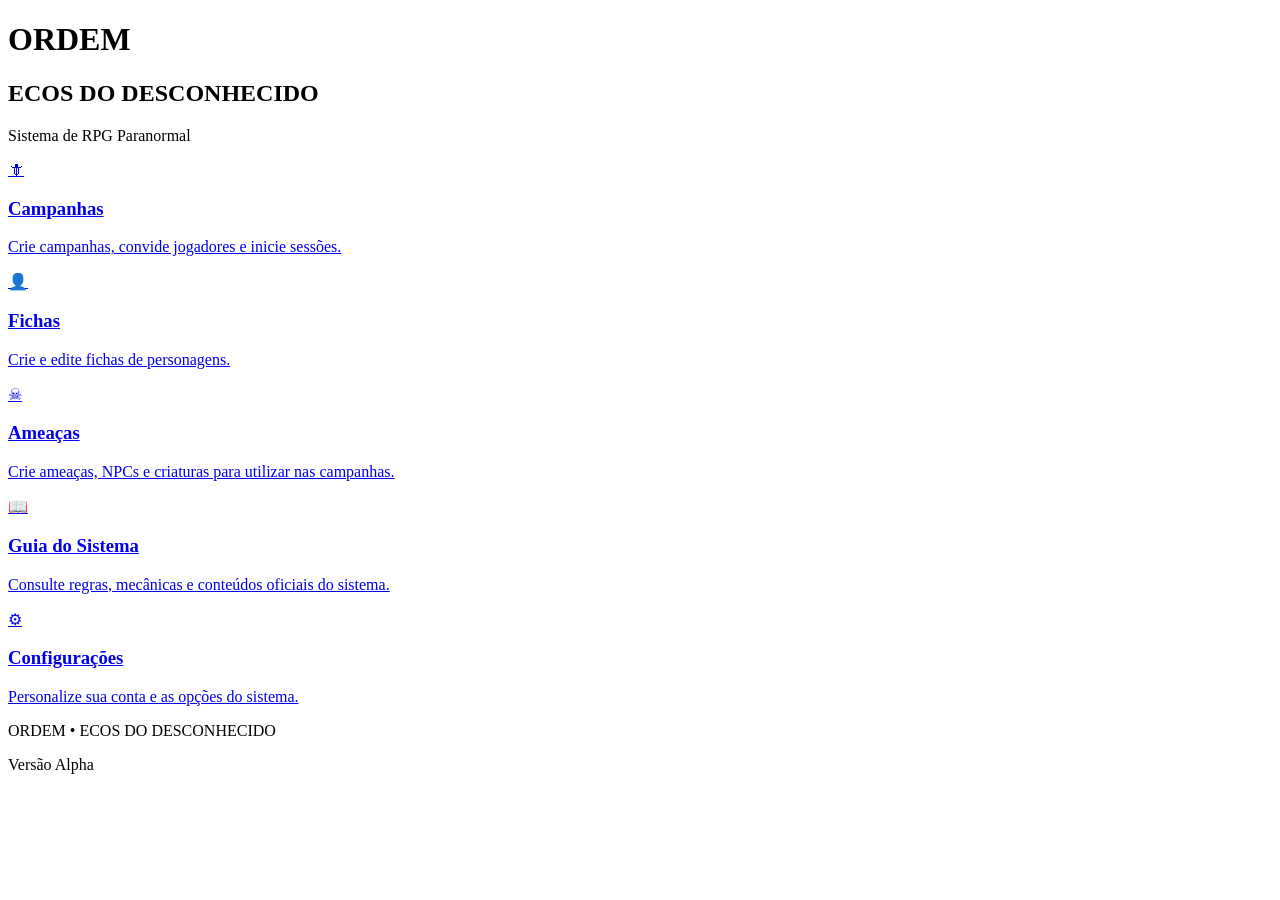
==== index.html @ c73f26d1 "Atualização do sistema" ====
<!DOCTYPE html>

<html lang="pt-BR">

<head>

<meta charset="UTF-8">

<meta
name="viewport"
content="width=device-width, initial-scale=1.0">

<title>

ORDEM • ECOS DO DESCONHECIDO

</title>

<link
rel="stylesheet"
href="css/global.css">

<link
rel="stylesheet"
href="css/index.css">

<link
rel="preconnect"
href="https://fonts.googleapis.com">

<link
rel="preconnect"
href="https://fonts.gstatic.com"
crossorigin>

<link
href="https://fonts.googleapis.com/css2?family=Orbitron:wght@400;600;700;800&family=Inter:wght@300;400;500;600;700&display=swap"
rel="stylesheet">

</head>

<body>

<div class="background">

<div class="background-overlay"></div>

<div class="particles"></div>

</div>

<main class="home">

<header class="hero">

<h1>

ORDEM

</h1>

<h2>

ECOS DO DESCONHECIDO

</h2>

<p>

Sistema de RPG Paranormal

</p>

</header>

<section class="menu">

<a
href="campanhas.html"
class="menu-card">

<div class="icon">

🗡

</div>

<h3>

Campanhas

</h3>

<p>

Crie campanhas, convide jogadores e inicie sessões.

</p>

</a>

<a
href="fichas.html"
class="menu-card">

<div class="icon">

👤

</div>

<h3>

Fichas

</h3>

<p>

Crie e edite fichas de personagens.

</p>

</a>

<a
href="ameacas.html"
class="menu-card">

<div class="icon">

☠

</div>

<h3>

Ameaças

</h3>

<p>

Crie ameaças, NPCs e criaturas para utilizar nas campanhas.

</p>

</a>

<a
href="guia.html"
class="menu-card">

<div class="icon">

📖

</div>

<h3>

Guia do Sistema

</h3>

<p>

Consulte regras, mecânicas e conteúdos oficiais do sistema.

</p>

</a>

<a
href="configuracoes.html"
class="menu-card">

<div class="icon">

⚙

</div>

<h3>

Configurações

</h3>

<p>

Personalize sua conta e as opções do sistema.

</p>

</a>

</section>

<footer class="footer">

<p>

ORDEM • ECOS DO DESCONHECIDO

</p>

<span>

Versão Alpha

</span>

</footer>

</main>

<script src="js/index.js"></script>

</body>

</html>
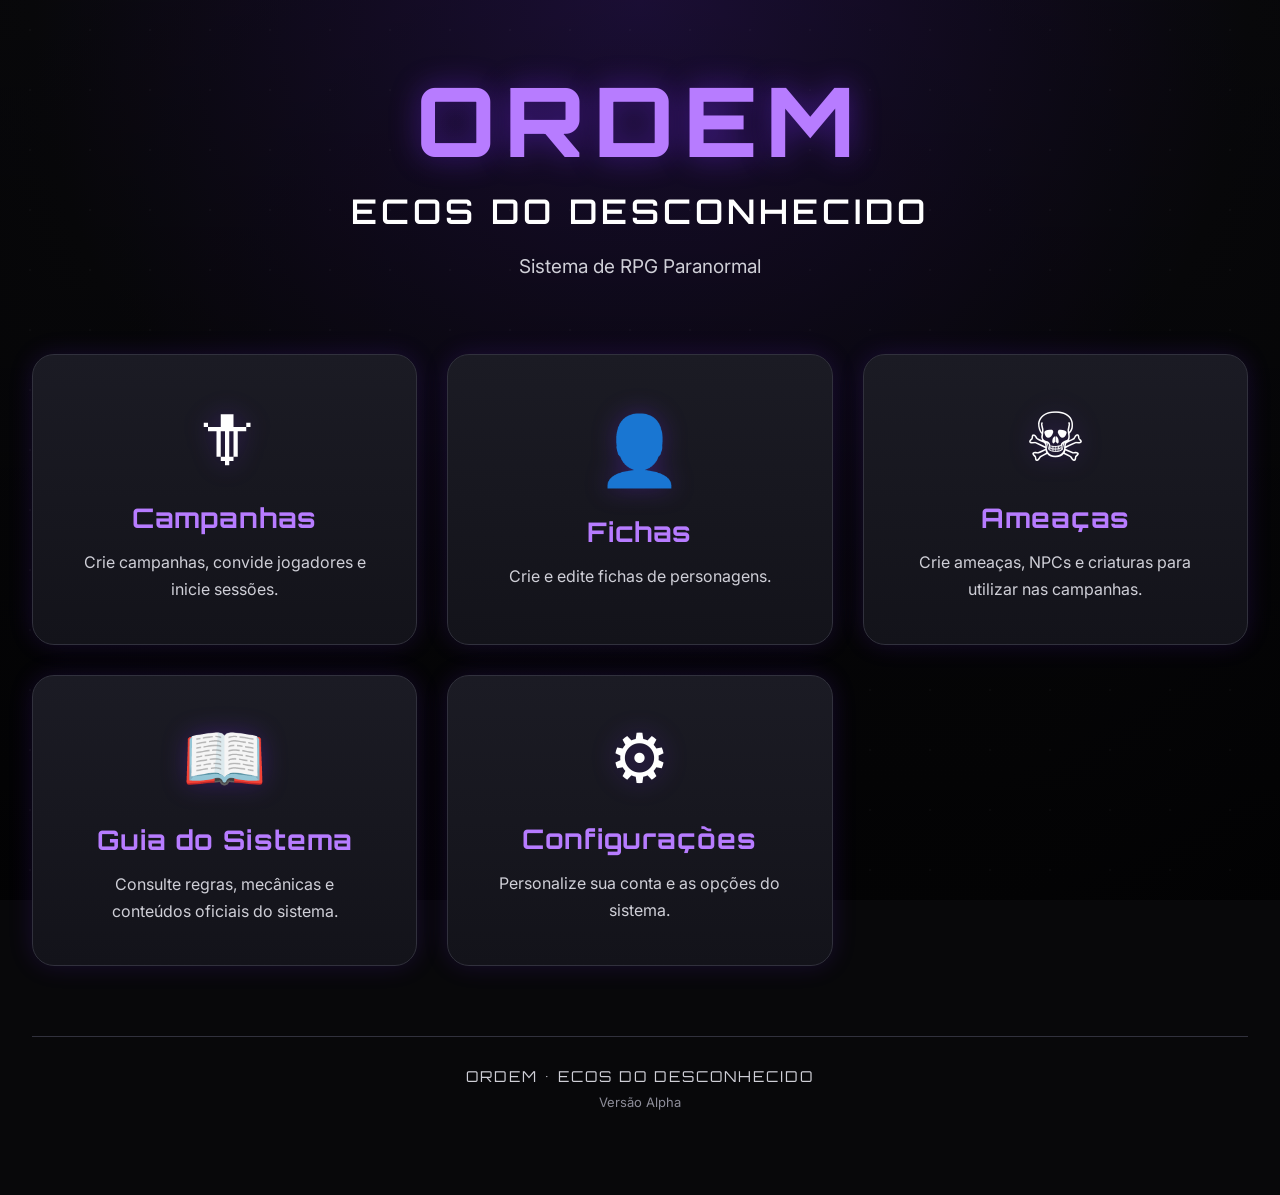
==== commit f2e7f198: "Atualização do sistema" ====
--- a/index.html
+++ b/index.html
@@ -16,13 +16,8 @@
 
 </title>
 
-<link
-rel="stylesheet"
-href="css/global.css">
-
-<link
-rel="stylesheet"
-href="css/index.css">
+<link rel="stylesheet" href="global.css">
+<link rel="stylesheet" href="index.css">
 
 <link
 rel="preconnect"
@@ -100,7 +95,7 @@
 </a>
 
 <a
-href="fichas.html"
+href="ficha.html"
 class="menu-card">
 
 <div class="icon">
@@ -124,7 +119,7 @@
 </a>
 
 <a
-href="ameacas.html"
+href="ameaças.html"
 class="menu-card">
 
 <div class="icon">
@@ -215,7 +210,7 @@
 
 </main>
 
-<script src="js/index.js"></script>
+<script src="/index.js"></script>
 
 </body>
 
--- a/global.css
+++ b/global.css
@@ -0,0 +1,985 @@
+/*==========================================================
+=                    RESET
+==========================================================*/
+
+*{
+
+margin:0;
+
+padding:0;
+
+box-sizing:border-box;
+
+}
+
+:root{
+
+--bg:#08080A;
+
+--bg2:#101014;
+
+--card:#17171C;
+
+--card2:#1F1F27;
+
+--border:#31313D;
+
+--primary:#7B2CFF;
+
+--primaryLight:#B77CFF;
+
+--text:#FFFFFF;
+
+--text2:#CFCFD7;
+
+--text3:#8D8D99;
+
+--success:#32D27D;
+
+--danger:#D84A4A;
+
+--warning:#F0B63A;
+
+--shadow:
+
+0 0 25px rgba(123,44,255,.15);
+
+}
+
+html{
+
+scroll-behavior:smooth;
+
+}
+
+body{
+
+background:var(--bg);
+
+color:var(--text);
+
+font-family:'Inter',sans-serif;
+
+overflow-x:hidden;
+
+min-height:100vh;
+
+}
+
+/*==========================================================
+=                    FUNDO
+==========================================================*/
+
+.background{
+
+position:fixed;
+
+inset:0;
+
+z-index:-3;
+
+background:
+
+radial-gradient(circle at top,#1F103D 0%,#09090C 55%,#050507 100%);
+
+}
+
+.background-overlay{
+
+position:absolute;
+
+inset:0;
+
+background:
+
+linear-gradient(
+
+180deg,
+
+rgba(0,0,0,.15),
+
+rgba(0,0,0,.55)
+
+);
+
+}
+
+.particles{
+
+position:absolute;
+
+inset:0;
+
+background-image:
+
+radial-gradient(circle,#FFFFFF22 1px,transparent 1px);
+
+background-size:60px 60px;
+
+opacity:.18;
+
+animation:particlesMove 35s linear infinite;
+
+}
+
+/*==========================================================
+=                    CONTAINER
+==========================================================*/
+
+main{
+
+width:min(1450px,95%);
+
+margin:auto;
+
+padding:40px 0;
+
+}
+
+.page-header{
+
+display:flex;
+
+flex-direction:column;
+
+align-items:center;
+
+gap:12px;
+
+margin-bottom:45px;
+
+text-align:center;
+
+}
+
+.page-header h1{
+
+font-family:'Orbitron',sans-serif;
+
+font-size:60px;
+
+letter-spacing:5px;
+
+color:var(--primaryLight);
+
+text-shadow:0 0 20px rgba(123,44,255,.30);
+
+}
+
+.page-header p{
+
+font-size:18px;
+
+color:var(--text2);
+
+max-width:700px;
+
+line-height:1.7;
+
+}
+
+/*==========================================================
+=                    BOTÃO VOLTAR
+==========================================================*/
+
+.back-button{
+
+position:absolute;
+
+left:40px;
+
+top:40px;
+
+padding:12px 22px;
+
+border-radius:14px;
+
+background:var(--card);
+
+border:1px solid var(--border);
+
+color:var(--text);
+
+text-decoration:none;
+
+font-weight:600;
+
+transition:.25s;
+
+}
+
+.back-button:hover{
+
+background:var(--primary);
+
+transform:translateY(-2px);
+
+}
+
+/*==========================================================
+=                    CARDS
+==========================================================*/
+
+.card,
+
+.menu-card,
+
+.campaign-card,
+
+.character-card,
+
+.enemy-card{
+
+background:var(--card);
+
+border:1px solid var(--border);
+
+border-radius:22px;
+
+box-shadow:var(--shadow);
+
+transition:.25s;
+
+}
+
+.card:hover,
+
+.menu-card:hover,
+
+.campaign-card:hover,
+
+.character-card:hover,
+
+.enemy-card:hover{
+
+border-color:var(--primary);
+
+transform:translateY(-4px);
+
+}
+
+/*==========================================================
+=                    BOTÕES
+==========================================================*/
+
+button{
+
+font-family:inherit;
+
+cursor:pointer;
+
+border:none;
+
+transition:.25s;
+
+}
+
+.primary-button{
+
+background:var(--primary);
+
+color:white;
+
+padding:14px 28px;
+
+border-radius:14px;
+
+font-size:16px;
+
+font-weight:700;
+
+}
+
+.primary-button:hover{
+
+background:#9652FF;
+
+transform:translateY(-2px);
+
+}
+
+.secondary-button{
+
+background:transparent;
+
+border:1px solid var(--border);
+
+color:white;
+
+padding:14px 28px;
+
+border-radius:14px;
+
+font-size:16px;
+
+font-weight:700;
+
+}
+
+.secondary-button:hover{
+
+border-color:var(--primary);
+
+}
+
+/*==========================================================
+=                    INPUTS
+==========================================================*/
+
+input,
+
+textarea,
+
+select{
+
+width:100%;
+
+background:var(--bg2);
+
+border:1px solid var(--border);
+
+border-radius:14px;
+
+padding:14px;
+
+color:white;
+
+font-size:15px;
+
+font-family:inherit;
+
+outline:none;
+
+transition:.2s;
+
+}
+
+input:focus,
+
+textarea:focus,
+
+select:focus{
+
+border-color:var(--primary);
+
+box-shadow:
+
+0 0 10px rgba(123,44,255,.25);
+
+}
+
+textarea{
+
+resize:vertical;
+
+min-height:120px;
+
+}
+
+.field{
+
+display:flex;
+
+flex-direction:column;
+
+gap:8px;
+
+margin-bottom:20px;
+
+}
+
+label{
+
+color:var(--text2);
+
+font-size:15px;
+
+font-weight:600;
+
+}
+
+/*==========================================================
+=                    MENU PRINCIPAL
+==========================================================*/
+
+.home{
+
+display:flex;
+
+flex-direction:column;
+
+align-items:center;
+
+justify-content:center;
+
+min-height:100vh;
+
+padding:60px 0;
+
+}
+
+.hero{
+
+display:flex;
+
+flex-direction:column;
+
+align-items:center;
+
+text-align:center;
+
+margin-bottom:60px;
+
+}
+
+.hero h1{
+
+font-family:'Orbitron',sans-serif;
+
+font-size:82px;
+
+font-weight:800;
+
+letter-spacing:8px;
+
+color:var(--primaryLight);
+
+margin-bottom:10px;
+
+text-shadow:0 0 25px rgba(123,44,255,.35);
+
+}
+
+.hero h2{
+
+font-size:34px;
+
+font-weight:600;
+
+letter-spacing:4px;
+
+margin-bottom:18px;
+
+}
+
+.hero p{
+
+font-size:18px;
+
+color:var(--text2);
+
+max-width:700px;
+
+line-height:1.8;
+
+}
+
+/*==========================================================
+=                    MENU GRID
+==========================================================*/
+
+.menu{
+
+width:100%;
+
+display:grid;
+
+grid-template-columns:repeat(auto-fit,minmax(300px,1fr));
+
+gap:28px;
+
+margin-bottom:60px;
+
+}
+
+.menu-card{
+
+padding:35px;
+
+text-decoration:none;
+
+color:white;
+
+display:flex;
+
+flex-direction:column;
+
+align-items:center;
+
+justify-content:center;
+
+text-align:center;
+
+min-height:260px;
+
+}
+
+.menu-card .icon{
+
+font-size:62px;
+
+margin-bottom:20px;
+
+transition:.25s;
+
+}
+
+.menu-card:hover .icon{
+
+transform:scale(1.15);
+
+}
+
+.menu-card h3{
+
+font-size:28px;
+
+margin-bottom:14px;
+
+color:var(--primaryLight);
+
+}
+
+.menu-card p{
+
+font-size:16px;
+
+line-height:1.7;
+
+color:var(--text2);
+
+}
+
+/*==========================================================
+=                    FOOTER
+==========================================================*/
+
+.footer{
+
+display:flex;
+
+flex-direction:column;
+
+align-items:center;
+
+gap:8px;
+
+padding:25px 0;
+
+border-top:1px solid var(--border);
+
+width:100%;
+
+}
+
+.footer p{
+
+font-family:'Orbitron',sans-serif;
+
+font-size:18px;
+
+letter-spacing:2px;
+
+}
+
+.footer span{
+
+color:var(--text3);
+
+font-size:14px;
+
+}
+
+/*==========================================================
+=                    ANIMAÇÕES
+==========================================================*/
+
+@keyframes particlesMove{
+
+0%{
+
+transform:translateY(0);
+
+}
+
+100%{
+
+transform:translateY(-120px);
+
+}
+
+}
+
+@keyframes fadeUp{
+
+from{
+
+opacity:0;
+
+transform:translateY(25px);
+
+}
+
+to{
+
+opacity:1;
+
+transform:translateY(0);
+
+}
+
+}
+
+.hero{
+
+animation:fadeUp .6s ease;
+
+}
+
+.menu-card{
+
+animation:fadeUp .6s ease;
+
+}
+
+/*==========================================================
+=                    UTILITÁRIOS
+==========================================================*/
+
+.hidden{
+
+display:none !important;
+
+}
+
+.center{
+
+display:flex;
+
+justify-content:center;
+
+align-items:center;
+
+}
+
+.flex{
+
+display:flex;
+
+}
+
+.column{
+
+display:flex;
+
+flex-direction:column;
+
+}
+
+.row{
+
+display:flex;
+
+flex-direction:row;
+
+}
+
+.gap10{
+
+gap:10px;
+
+}
+
+.gap20{
+
+gap:20px;
+
+}
+
+.w100{
+
+width:100%;
+
+}
+
+/*==========================================================
+=                    MODAIS
+==========================================================*/
+
+.modal{
+
+position:fixed;
+
+inset:0;
+
+display:flex;
+
+align-items:center;
+
+justify-content:center;
+
+padding:30px;
+
+background:rgba(0,0,0,.78);
+
+backdrop-filter:blur(6px);
+
+z-index:1000;
+
+}
+
+.modal.hidden{
+
+display:none;
+
+}
+
+.modal-content{
+
+width:min(760px,95%);
+
+max-height:90vh;
+
+overflow-y:auto;
+
+background:var(--card);
+
+border:1px solid var(--primary);
+
+border-radius:24px;
+
+padding:28px;
+
+box-shadow:
+
+0 0 35px rgba(123,44,255,.28);
+
+animation:fadeUp .25s ease;
+
+}
+
+.modal-content.small{
+
+width:min(480px,95%);
+
+}
+
+.modal-header{
+
+display:flex;
+
+justify-content:space-between;
+
+align-items:center;
+
+gap:20px;
+
+margin-bottom:24px;
+
+}
+
+.modal-header h2{
+
+font-family:'Orbitron',sans-serif;
+
+font-size:28px;
+
+color:var(--primaryLight);
+
+}
+
+.close-button{
+
+width:42px;
+
+height:42px;
+
+border-radius:12px;
+
+background:#5E1818;
+
+color:white;
+
+font-size:20px;
+
+}
+
+.close-button:hover{
+
+background:#8A2323;
+
+}
+
+.modal-buttons,
+
+.confirm-buttons,
+
+.settings-buttons{
+
+display:flex;
+
+justify-content:flex-end;
+
+gap:14px;
+
+margin-top:24px;
+
+}
+
+/*==========================================================
+=                    RESPONSIVO
+==========================================================*/
+
+@media(max-width:1100px){
+
+.page-header h1{
+
+font-size:48px;
+
+}
+
+.hero h1{
+
+font-size:64px;
+
+}
+
+.hero h2{
+
+font-size:28px;
+
+}
+
+.back-button{
+
+position:static;
+
+align-self:flex-start;
+
+margin-bottom:18px;
+
+}
+
+.page-header{
+
+align-items:flex-start;
+
+text-align:left;
+
+}
+
+}
+
+@media(max-width:800px){
+
+main{
+
+width:92%;
+
+padding:25px 0;
+
+}
+
+.menu{
+
+grid-template-columns:1fr;
+
+}
+
+.menu-card{
+
+min-height:220px;
+
+}
+
+.hero{
+
+margin-bottom:40px;
+
+}
+
+.hero h1{
+
+font-size:48px;
+
+letter-spacing:5px;
+
+}
+
+.hero h2{
+
+font-size:22px;
+
+letter-spacing:2px;
+
+}
+
+.page-header h1{
+
+font-size:38px;
+
+letter-spacing:3px;
+
+}
+
+.modal-buttons,
+
+.confirm-buttons,
+
+.settings-buttons{
+
+flex-direction:column;
+
+}
+
+.modal-buttons button,
+
+.confirm-buttons button,
+
+.settings-buttons button{
+
+width:100%;
+
+}
+
+}
+
+@media(max-width:520px){
+
+.hero h1{
+
+font-size:38px;
+
+}
+
+.hero h2{
+
+font-size:18px;
+
+}
+
+.page-header h1{
+
+font-size:30px;
+
+}
+
+.menu-card{
+
+padding:25px;
+
+}
+
+.menu-card .icon{
+
+font-size:50px;
+
+}
+
+.menu-card h3{
+
+font-size:23px;
+
+}
+
+}
--- a/index.css
+++ b/index.css
@@ -0,0 +1,552 @@
+/*==========================================================
+=                    HERO
+==========================================================*/
+
+.home{
+
+min-height:100vh;
+
+display:flex;
+
+flex-direction:column;
+
+justify-content:center;
+
+align-items:center;
+
+padding:60px 0;
+
+}
+
+.hero{
+
+display:flex;
+
+flex-direction:column;
+
+align-items:center;
+
+justify-content:center;
+
+text-align:center;
+
+margin-bottom:70px;
+
+max-width:900px;
+
+}
+
+.hero h1{
+
+font-family:'Orbitron',sans-serif;
+
+font-size:96px;
+
+font-weight:800;
+
+letter-spacing:10px;
+
+color:var(--primaryLight);
+
+margin-bottom:10px;
+
+text-shadow:
+
+0 0 30px rgba(123,44,255,.45);
+
+}
+
+.hero h2{
+
+font-family:'Orbitron',sans-serif;
+
+font-size:34px;
+
+font-weight:600;
+
+letter-spacing:4px;
+
+margin-bottom:18px;
+
+color:white;
+
+}
+
+.hero p{
+
+font-size:19px;
+
+color:var(--text2);
+
+line-height:1.8;
+
+max-width:650px;
+
+}
+
+/*==========================================================
+=                    MENU
+==========================================================*/
+
+.menu{
+
+width:100%;
+
+display:grid;
+
+grid-template-columns:repeat(auto-fit,minmax(300px,1fr));
+
+gap:30px;
+
+margin-bottom:70px;
+
+}
+
+.menu-card{
+
+position:relative;
+
+overflow:hidden;
+
+display:flex;
+
+flex-direction:column;
+
+justify-content:center;
+
+align-items:center;
+
+text-align:center;
+
+padding:40px;
+
+min-height:280px;
+
+text-decoration:none;
+
+color:white;
+
+background:
+
+linear-gradient(
+
+180deg,
+
+#1B1B24,
+
+#13131A
+
+);
+
+}
+
+.menu-card::before{
+
+content:"";
+
+position:absolute;
+
+left:0;
+
+top:0;
+
+width:100%;
+
+height:4px;
+
+background:var(--primary);
+
+transform:scaleX(0);
+
+transition:.35s;
+
+}
+
+.menu-card:hover::before{
+
+transform:scaleX(1);
+
+}
+
+.menu-card:hover{
+
+transform:translateY(-8px);
+
+box-shadow:
+
+0 0 30px rgba(123,44,255,.22);
+
+border-color:var(--primary);
+
+}
+
+/*==========================================================
+=                    ÍCONES
+==========================================================*/
+
+.menu-card .icon{
+
+font-size:68px;
+
+margin-bottom:24px;
+
+filter:
+
+drop-shadow(
+0 0 12px
+rgba(123,44,255,.28)
+);
+
+transition:.30s;
+
+}
+
+.menu-card:hover .icon{
+
+transform:
+
+translateY(-4px)
+scale(1.10);
+
+}
+
+/*==========================================================
+=                    TÍTULOS
+==========================================================*/
+
+.menu-card h3{
+
+font-family:'Orbitron',sans-serif;
+
+font-size:27px;
+
+font-weight:700;
+
+letter-spacing:1px;
+
+margin-bottom:14px;
+
+color:var(--primaryLight);
+
+}
+
+.menu-card p{
+
+font-size:16px;
+
+line-height:1.7;
+
+color:var(--text2);
+
+max-width:300px;
+
+}
+
+/*==========================================================
+=                    EFEITO INTERNO
+==========================================================*/
+
+.menu-card::after{
+
+content:"";
+
+position:absolute;
+
+width:220px;
+
+height:220px;
+
+border-radius:50%;
+
+background:
+
+radial-gradient(
+
+circle,
+
+rgba(123,44,255,.16),
+
+transparent 70%
+
+);
+
+right:-100px;
+
+bottom:-120px;
+
+opacity:0;
+
+transition:.35s;
+
+pointer-events:none;
+
+}
+
+.menu-card:hover::after{
+
+opacity:1;
+
+transform:scale(1.25);
+
+}
+
+/*==========================================================
+=                    FOOTER
+==========================================================*/
+
+.footer{
+
+width:100%;
+
+display:flex;
+
+flex-direction:column;
+
+align-items:center;
+
+justify-content:center;
+
+gap:8px;
+
+padding-top:30px;
+
+border-top:1px solid var(--border);
+
+text-align:center;
+
+}
+
+.footer p{
+
+font-family:'Orbitron',sans-serif;
+
+font-size:15px;
+
+letter-spacing:2px;
+
+color:var(--text2);
+
+}
+
+.footer span{
+
+font-size:13px;
+
+color:var(--text3);
+
+}
+
+/*==========================================================
+=                    ANIMAÇÃO ENTRADA
+==========================================================*/
+
+.hero{
+
+animation:
+
+homeHeroEnter
+.65s ease both;
+
+}
+
+.menu-card{
+
+animation:
+
+homeCardEnter
+.55s ease both;
+
+}
+
+.menu-card:nth-child(1){
+
+animation-delay:.08s;
+
+}
+
+.menu-card:nth-child(2){
+
+animation-delay:.14s;
+
+}
+
+.menu-card:nth-child(3){
+
+animation-delay:.20s;
+
+}
+
+.menu-card:nth-child(4){
+
+animation-delay:.26s;
+
+}
+
+.menu-card:nth-child(5){
+
+animation-delay:.32s;
+
+}
+
+@keyframes homeHeroEnter{
+
+from{
+
+opacity:0;
+
+transform:translateY(-20px);
+
+}
+
+to{
+
+opacity:1;
+
+transform:translateY(0);
+
+}
+
+}
+
+@keyframes homeCardEnter{
+
+from{
+
+opacity:0;
+
+transform:translateY(25px);
+
+}
+
+to{
+
+opacity:1;
+
+transform:translateY(0);
+
+}
+
+}
+
+/*==========================================================
+=                    RESPONSIVO
+==========================================================*/
+
+@media(max-width:1200px){
+
+.hero h1{
+
+font-size:78px;
+
+}
+
+.menu{
+
+grid-template-columns:
+repeat(2,1fr);
+
+}
+
+}
+
+@media(max-width:800px){
+
+.home{
+
+padding:40px 0;
+
+}
+
+.hero{
+
+margin-bottom:45px;
+
+}
+
+.hero h1{
+
+font-size:56px;
+
+letter-spacing:7px;
+
+}
+
+.hero h2{
+
+font-size:24px;
+
+letter-spacing:3px;
+
+}
+
+.hero p{
+
+font-size:16px;
+
+}
+
+.menu{
+
+grid-template-columns:1fr;
+
+gap:20px;
+
+margin-bottom:45px;
+
+}
+
+.menu-card{
+
+min-height:230px;
+
+padding:30px;
+
+}
+
+.menu-card .icon{
+
+font-size:56px;
+
+}
+
+}
+
+@media(max-width:500px){
+
+.hero h1{
+
+font-size:40px;
+
+letter-spacing:5px;
+
+}
+
+.hero h2{
+
+font-size:18px;
+
+letter-spacing:2px;
+
+}
+
+.menu-card{
+
+min-height:210px;
+
+padding:24px;
+
+}
+
+.menu-card h3{
+
+font-size:22px;
+
+}
+
+.menu-card p{
+
+font-size:14px;
+
+}
+
+}
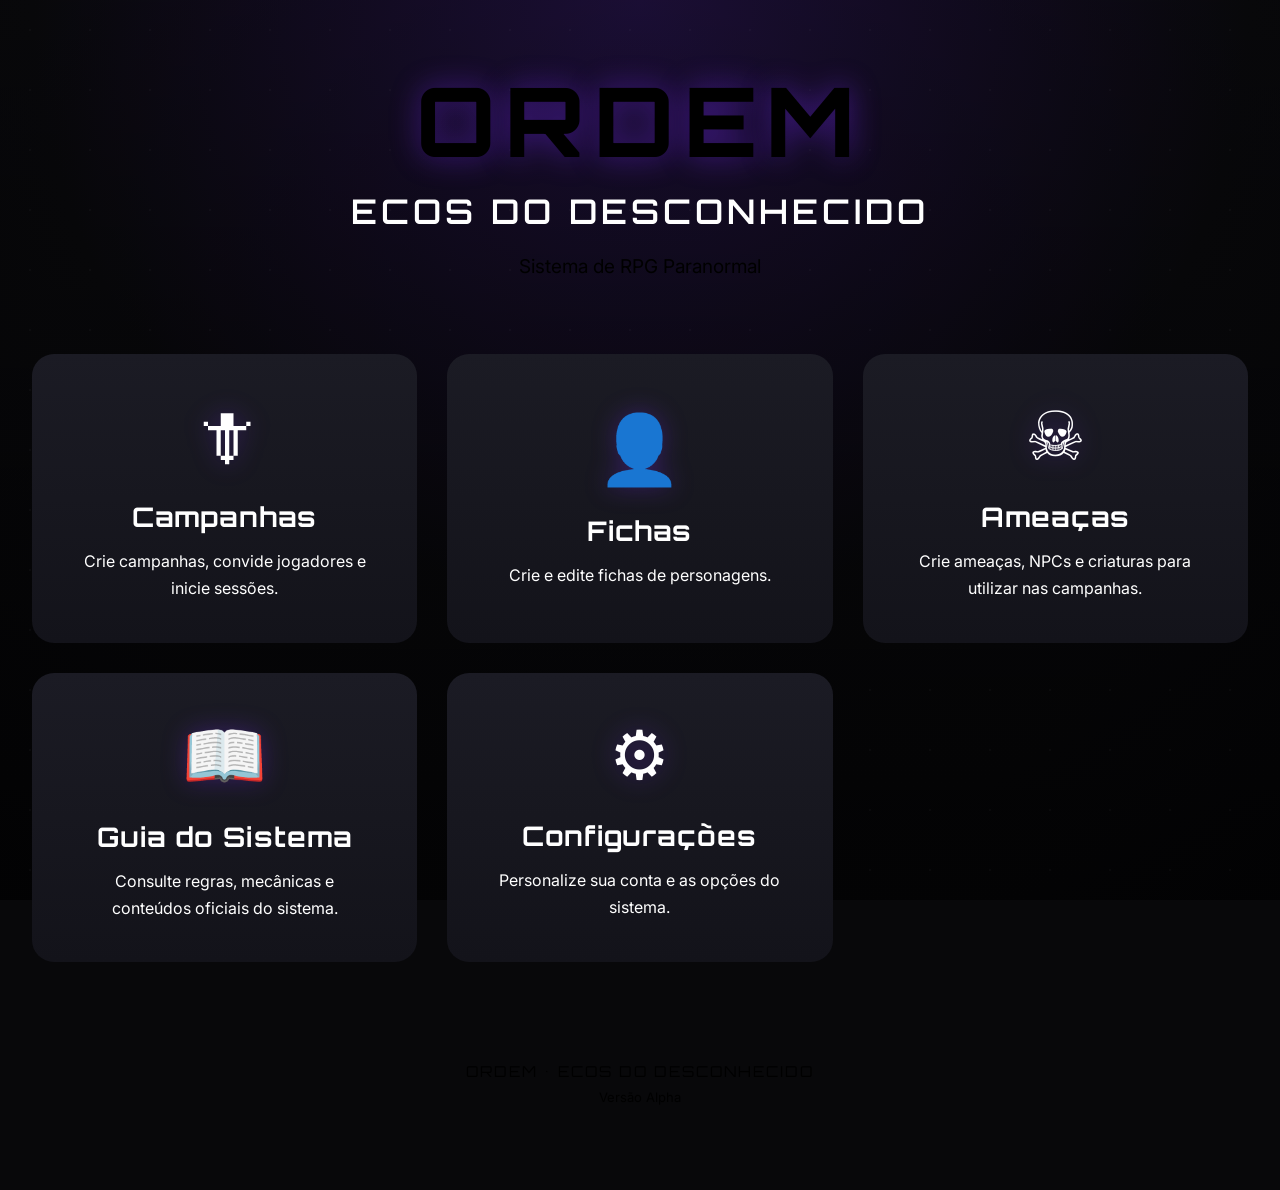
==== commit 261e73ec: "Atualização do sistema" ====
--- a/index.html
+++ b/index.html
@@ -119,7 +119,7 @@
 </a>
 
 <a
-href="ameaças.html"
+href="ameacas.html"
 class="menu-card">
 
 <div class="icon">
--- a/global.css
+++ b/global.css
@@ -3,20 +3,15 @@
 ==========================================================*/
 
 *{
-
-margin:0;
-
-padding:0;
-
-box-sizing:border-box;
-
+    margin:0;
+    padding:0;
+    box-sizing:border-box;
 }
 
 :root{
-
---bg:#08080A;
-
---bg2:#101014;
+    --bg:#08080A;
+    --bg2:#101014;
+}
 
 --card:#17171C;
 
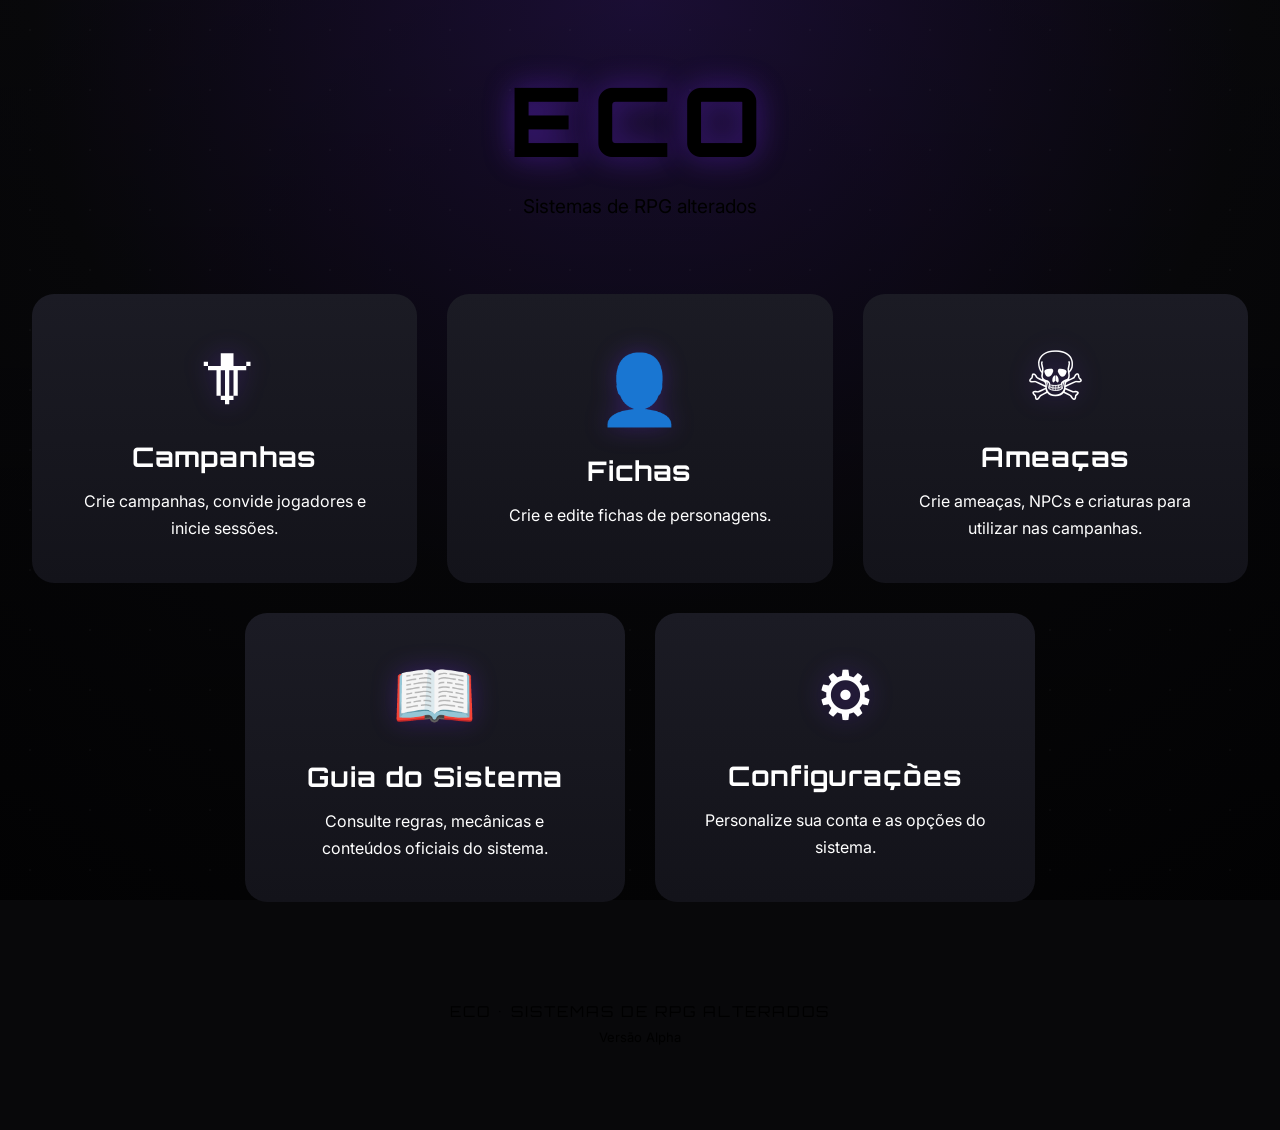
==== commit f1a03126: "Atualiza ECO e Coracao em index.html" ====
--- a/index.html
+++ b/index.html
@@ -12,7 +12,7 @@
 
 <title>
 
-ORDEM • ECOS DO DESCONHECIDO
+ECO
 
 </title>
 
@@ -50,19 +50,13 @@
 
 <h1>
 
-ORDEM
+ECO
 
 </h1>
 
-<h2>
-
-ECOS DO DESCONHECIDO
-
-</h2>
-
-<p>
-
-Sistema de RPG Paranormal
+<p>
+
+Sistemas de RPG alterados
 
 </p>
 
@@ -70,6 +64,8 @@
 
 <section class="menu">
 
+<div class="menu-row menu-row-primary">
+
 <a
 href="campanhas.html"
 class="menu-card">
@@ -142,6 +138,10 @@
 
 </a>
 
+</div>
+
+<div class="menu-row menu-row-secondary">
+
 <a
 href="guia.html"
 class="menu-card">
@@ -190,13 +190,15 @@
 
 </a>
 
+</div>
+
 </section>
 
 <footer class="footer">
 
 <p>
 
-ORDEM • ECOS DO DESCONHECIDO
+ECO • SISTEMAS DE RPG ALTERADOS
 
 </p>
 
@@ -214,4 +216,4 @@
 
 </body>
 
-</html>+</html>
--- a/global.css
+++ b/global.css
@@ -977,4 +977,10 @@
 
 }
 
-}+}
+
+window.addEventListener("pageshow", () => {
+
+    document.body.classList.remove("page-leaving");
+
+});
--- a/index.css
+++ b/index.css
@@ -92,15 +92,19 @@
 
 width:100%;
 
-display:grid;
-
-grid-template-columns:repeat(auto-fit,minmax(300px,1fr));
+display:flex;
+
+flex-direction:column;
 
 gap:30px;
 
 margin-bottom:70px;
 
 }
+
+.menu-row{display:grid;gap:30px;width:100%;}
+.menu-row-primary{grid-template-columns:repeat(3,minmax(0,1fr));}
+.menu-row-secondary{grid-template-columns:repeat(2,minmax(0,1fr));max-width:calc((100% - 30px) * 2 / 3);margin:0 auto;}
 
 .menu-card{
 
@@ -442,10 +446,12 @@
 
 .menu{
 
-grid-template-columns:
-repeat(2,1fr);
-
-}
+gap:20px;
+
+}
+
+.menu-row-primary,.menu-row-secondary{grid-template-columns:repeat(2,minmax(0,1fr));max-width:none;}
+.menu-row-primary .menu-card:last-child{grid-column:1 / -1;max-width:calc(50% - 10px);width:100%;justify-self:center;}
 
 }
 
@@ -486,15 +492,15 @@
 }
 
 .menu{
-
-grid-template-columns:1fr;
-
 gap:20px;
 
 margin-bottom:45px;
 
 }
 
+.menu-row-primary,.menu-row-secondary{grid-template-columns:1fr;gap:20px;}
+.menu-row-primary .menu-card:last-child{grid-column:auto;max-width:none;}
+
 .menu-card{
 
 min-height:230px;
@@ -549,4 +555,30 @@
 
 }
 
-}+}
+
+.keyboard-selected{
+
+border-color:var(--primary);
+
+box-shadow:
+
+0 0 30px rgba(123,44,255,.35);
+
+transform:translateY(-7px);
+
+}
+
+body{
+
+opacity:1;
+
+transition:opacity .18s ease;
+
+}
+
+body.page-leaving{
+
+opacity:0;
+
+}
